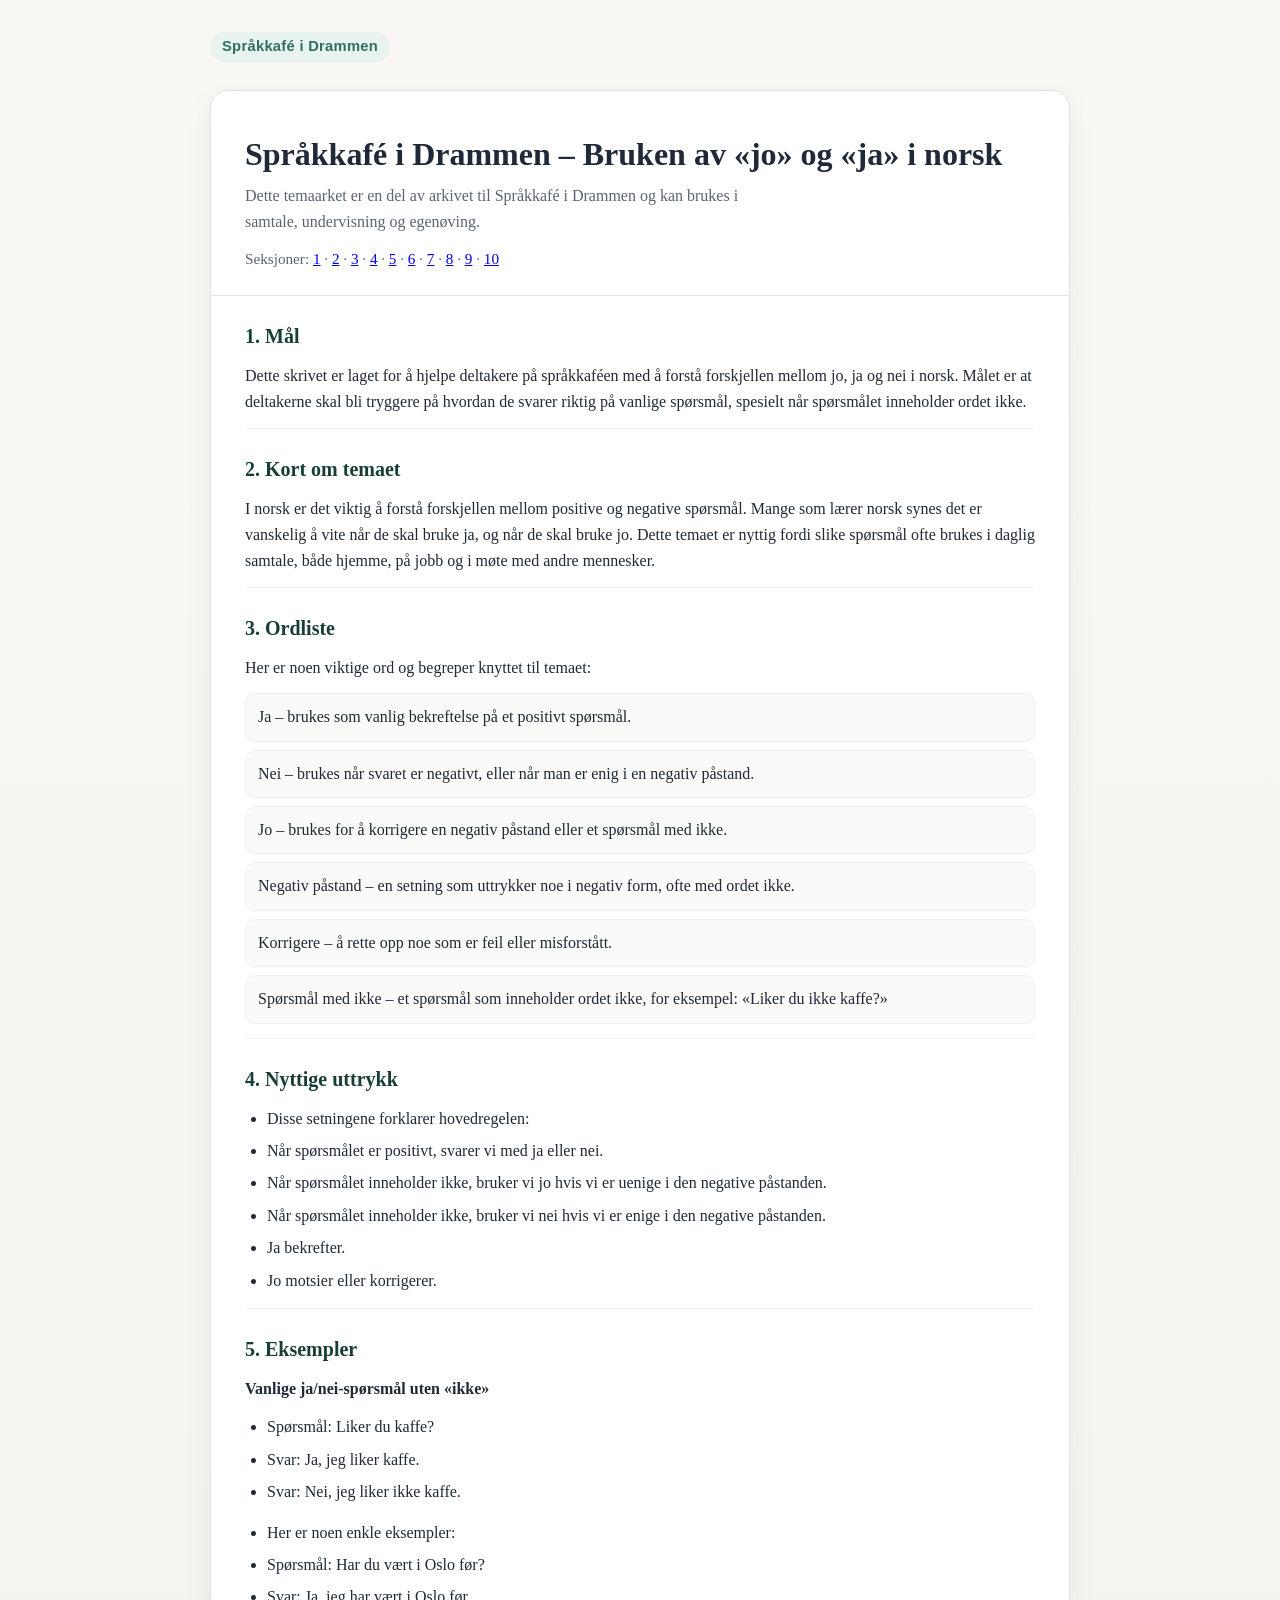
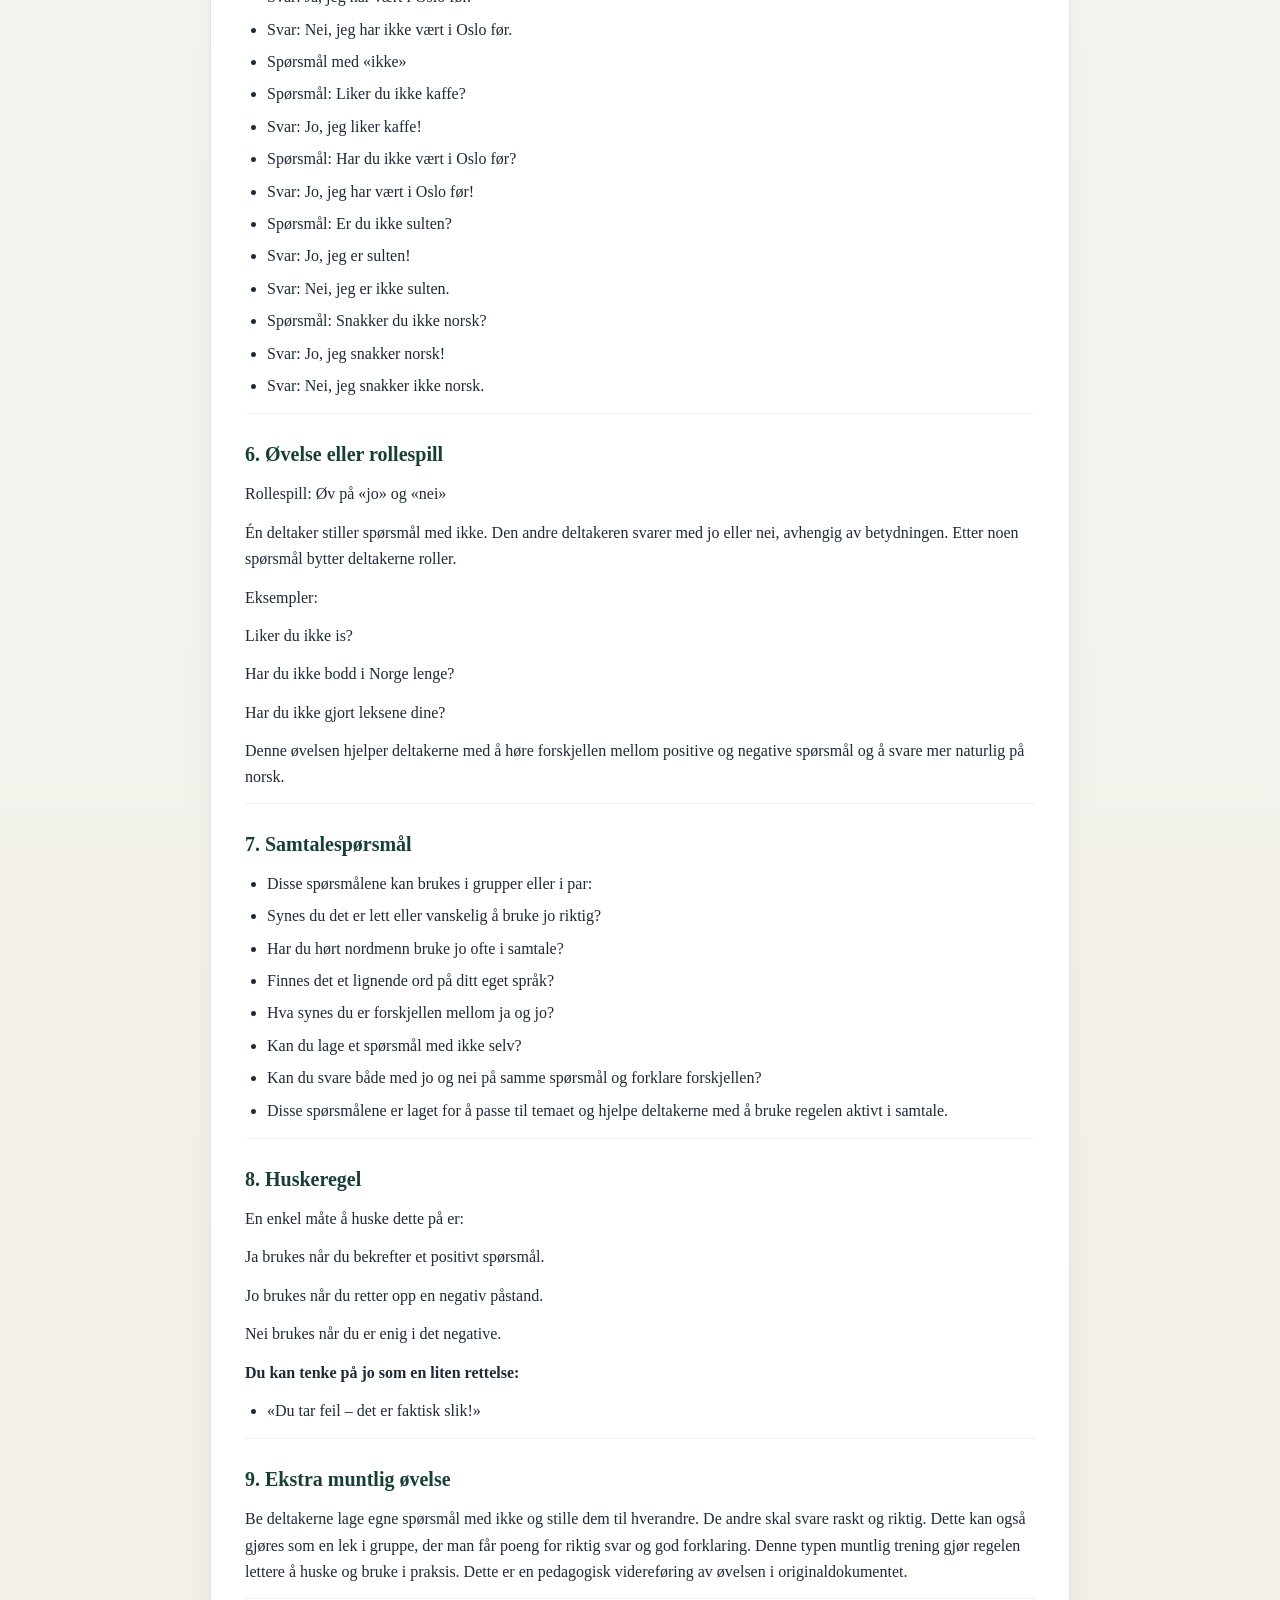
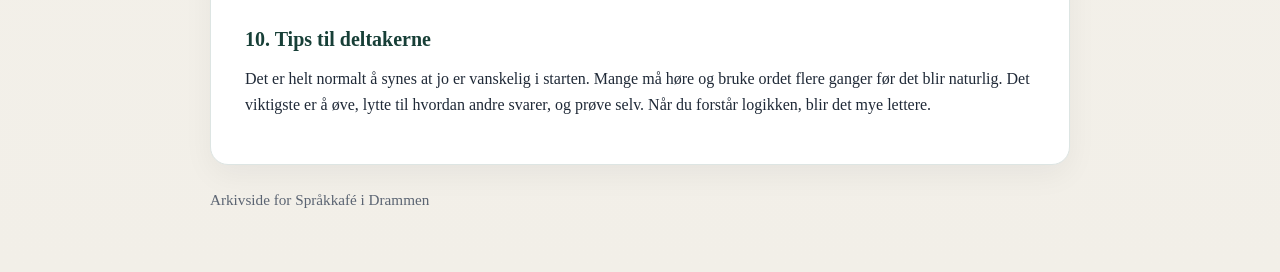
==== bruken-av-jo-og-ja-i-norsk.html @ f7f6d895 "Add files via upload" ====
<!doctype html>
<html lang="no">
<head>
  <meta charset="utf-8">
  <meta name="viewport" content="width=device-width, initial-scale=1">
  <title>Språkkafé i Drammen – Bruken av «jo» og «ja» i norsk</title>
  <link rel="stylesheet" href="styles.css">
</head>
<body>
  <main class="site">
    <header class="top">
      <span class="kicker">Språkkafé i Drammen</span>
    </header>
    <article class="card">
      <div class="hero">
        <h1>Språkkafé i Drammen – Bruken av «jo» og «ja» i norsk</h1>
        <p>Dette temaarket er en del av arkivet til Språkkafé i Drammen og kan brukes i samtale, undervisning og egenøving.</p>
        <p class="small">Seksjoner: <a href="#s1">1</a> · <a href="#s2">2</a> · <a href="#s3">3</a> · <a href="#s4">4</a> · <a href="#s5">5</a> · <a href="#s6">6</a> · <a href="#s7">7</a> · <a href="#s8">8</a> · <a href="#s9">9</a> · <a href="#s10">10</a></p>
      </div>
      <div class="content">
        <section id="s1"><h2>1. Mål</h2>
<p>Dette skrivet er laget for å hjelpe deltakere på språkkaféen med å forstå forskjellen mellom jo, ja og nei i norsk. Målet er at deltakerne skal bli tryggere på hvordan de svarer riktig på vanlige spørsmål, spesielt når spørsmålet inneholder ordet ikke.</p>
</section>
<section id="s2"><h2>2. Kort om temaet</h2>
<p>I norsk er det viktig å forstå forskjellen mellom positive og negative spørsmål. Mange som lærer norsk synes det er vanskelig å vite når de skal bruke ja, og når de skal bruke jo. Dette temaet er nyttig fordi slike spørsmål ofte brukes i daglig samtale, både hjemme, på jobb og i møte med andre mennesker.</p>
</section>
<section id="s3"><h2>3. Ordliste</h2>
<p>Her er noen viktige ord og begreper knyttet til temaet:</p>
<ul class="term-list">
<li>Ja – brukes som vanlig bekreftelse på et positivt spørsmål.</li>
<li>Nei – brukes når svaret er negativt, eller når man er enig i en negativ påstand.</li>
<li>Jo – brukes for å korrigere en negativ påstand eller et spørsmål med ikke.</li>
<li>Negativ påstand – en setning som uttrykker noe i negativ form, ofte med ordet ikke.</li>
<li>Korrigere – å rette opp noe som er feil eller misforstått.</li>
<li>Spørsmål med ikke – et spørsmål som inneholder ordet ikke, for eksempel: «Liker du ikke kaffe?»</li>
</ul>
</section>
<section id="s4"><h2>4. Nyttige uttrykk</h2>
<ul>
<li>Disse setningene forklarer hovedregelen:</li>
<li>Når spørsmålet er positivt, svarer vi med ja eller nei.</li>
<li>Når spørsmålet inneholder ikke, bruker vi jo hvis vi er uenige i den negative påstanden.</li>
<li>Når spørsmålet inneholder ikke, bruker vi nei hvis vi er enige i den negative påstanden.</li>
<li>Ja bekrefter.</li>
<li>Jo motsier eller korrigerer.</li>
</ul>
</section>
<section id="s5"><h2>5. Eksempler</h2>
<p><strong>Vanlige ja/nei-spørsmål uten «ikke»</strong></p>
<ul>
<li>Spørsmål: Liker du kaffe?</li>
<li>Svar: Ja, jeg liker kaffe.</li>
<li>Svar: Nei, jeg liker ikke kaffe.</li>
</ul>
<ul>
<li>Her er noen enkle eksempler:</li>
<li>Spørsmål: Har du vært i Oslo før?</li>
<li>Svar: Ja, jeg har vært i Oslo før.</li>
<li>Svar: Nei, jeg har ikke vært i Oslo før.</li>
<li>Spørsmål med «ikke»</li>
<li>Spørsmål: Liker du ikke kaffe?</li>
<li>Svar: Jo, jeg liker kaffe!</li>
<li>Spørsmål: Har du ikke vært i Oslo før?</li>
<li>Svar: Jo, jeg har vært i Oslo før!</li>
<li>Spørsmål: Er du ikke sulten?</li>
<li>Svar: Jo, jeg er sulten!</li>
<li>Svar: Nei, jeg er ikke sulten.</li>
<li>Spørsmål: Snakker du ikke norsk?</li>
<li>Svar: Jo, jeg snakker norsk!</li>
<li>Svar: Nei, jeg snakker ikke norsk.</li>
</ul>
</section>
<section id="s6"><h2>6. Øvelse eller rollespill</h2>
<p>Rollespill: Øv på «jo» og «nei»</p>
<p>Én deltaker stiller spørsmål med ikke. Den andre deltakeren svarer med jo eller nei, avhengig av betydningen. Etter noen spørsmål bytter deltakerne roller.</p>
<p>Eksempler:</p>
<p>Liker du ikke is?</p>
<p>Har du ikke bodd i Norge lenge?</p>
<p>Har du ikke gjort leksene dine?</p>
<p>Denne øvelsen hjelper deltakerne med å høre forskjellen mellom positive og negative spørsmål og å svare mer naturlig på norsk.</p>
</section>
<section id="s7"><h2>7. Samtalespørsmål</h2>
<ul>
<li>Disse spørsmålene kan brukes i grupper eller i par:</li>
<li>Synes du det er lett eller vanskelig å bruke jo riktig?</li>
<li>Har du hørt nordmenn bruke jo ofte i samtale?</li>
<li>Finnes det et lignende ord på ditt eget språk?</li>
<li>Hva synes du er forskjellen mellom ja og jo?</li>
<li>Kan du lage et spørsmål med ikke selv?</li>
<li>Kan du svare både med jo og nei på samme spørsmål og forklare forskjellen?</li>
<li>Disse spørsmålene er laget for å passe til temaet og hjelpe deltakerne med å bruke regelen aktivt i samtale.</li>
</ul>
</section>
<section id="s8"><h2>8. Huskeregel</h2>
<p>En enkel måte å huske dette på er:</p>
<p>Ja brukes når du bekrefter et positivt spørsmål.</p>
<p>Jo brukes når du retter opp en negativ påstand.</p>
<p>Nei brukes når du er enig i det negative.</p>
<p><strong>Du kan tenke på jo som en liten rettelse:</strong></p>
<ul>
<li>«Du tar feil – det er faktisk slik!»</li>
</ul>
</section>
<section id="s9"><h2>9. Ekstra muntlig øvelse</h2>
<p>Be deltakerne lage egne spørsmål med ikke og stille dem til hverandre. De andre skal svare raskt og riktig. Dette kan også gjøres som en lek i gruppe, der man får poeng for riktig svar og god forklaring. Denne typen muntlig trening gjør regelen lettere å huske og bruke i praksis. Dette er en pedagogisk videreføring av øvelsen i originaldokumentet.</p>
</section>
<section id="s10"><h2>10. Tips til deltakerne</h2>
<p>Det er helt normalt å synes at jo er vanskelig i starten. Mange må høre og bruke ordet flere ganger før det blir naturlig. Det viktigste er å øve, lytte til hvordan andre svarer, og prøve selv. Når du forstår logikken, blir det mye lettere.</p>
</section>
      </div>
    </article>
    <footer class="page">
      Arkivside for Språkkafé i Drammen
    </footer>
  </main>
</body>
</html>
---- styles.css ----
:root{
  --bg:#f6f4ef;
  --paper:#ffffff;
  --ink:#1f2937;
  --muted:#5b6472;
  --accent:#2f6f62;
  --accent-soft:#e8f2ef;
  --line:#dde5e3;
}
*{box-sizing:border-box}
html{scroll-behavior:smooth}
body{
  margin:0;
  font-family: Georgia, "Times New Roman", serif;
  color:var(--ink);
  background:linear-gradient(180deg,#f8f7f3 0%,#f2efe8 100%);
  line-height:1.65;
}
.site{
  max-width:900px;
  margin:0 auto;
  padding:32px 20px 60px;
}
header.top{
  margin-bottom:28px;
}
.kicker{
  display:inline-block;
  padding:6px 12px;
  border-radius:999px;
  background:var(--accent-soft);
  color:var(--accent);
  font:600 0.92rem/1.2 Arial, Helvetica, sans-serif;
  letter-spacing:.02em;
}
.card{
  background:var(--paper);
  border:1px solid var(--line);
  border-radius:18px;
  box-shadow:0 10px 30px rgba(17,24,39,.05);
  overflow:hidden;
}
.hero{
  padding:34px 34px 24px;
  border-bottom:1px solid var(--line);
}
.hero h1{
  margin:10px 0 0;
  font-size:2rem;
  line-height:1.2;
}
.hero p{
  margin:10px 0 0;
  color:var(--muted);
  max-width:65ch;
}
.content{
  padding:12px 34px 34px;
}
section{
  padding-top:24px;
  border-top:1px solid #eef2f1;
}
section:first-child{
  border-top:none;
  padding-top:12px;
}
h2{
  font-size:1.25rem;
  margin:0 0 10px;
  color:#173f37;
}
p{margin:0 0 12px}
ul{
  margin:8px 0 14px 0;
  padding-left:22px;
}
li{margin:6px 0}
.term-list{
  list-style:none;
  padding-left:0;
}
.term-list li{
  padding:10px 12px;
  margin:8px 0;
  background:#fafbf9;
  border:1px solid #edf1ef;
  border-radius:10px;
}
.note{
  background:#faf7ef;
  border:1px solid #eee2c9;
  border-radius:12px;
  padding:14px 16px;
  margin-top:6px;
}
footer.page{
  margin-top:22px;
  color:var(--muted);
  font-size:.95rem;
}
.index-list{
  display:grid;
  gap:12px;
  margin-top:18px;
}
.index-list a{
  display:block;
  text-decoration:none;
  color:inherit;
  background:var(--paper);
  border:1px solid var(--line);
  border-radius:14px;
  padding:16px 18px;
  box-shadow:0 6px 18px rgba(17,24,39,.04);
}
.index-list a:hover{
  border-color:#c7d7d3;
  transform:translateY(-1px);
}
.small{font-size:.95rem;color:var(--muted)}
@media (max-width:700px){
  .site{padding:18px 14px 44px}
  .hero,.content{padding-left:18px;padding-right:18px}
  .hero h1{font-size:1.6rem}
}
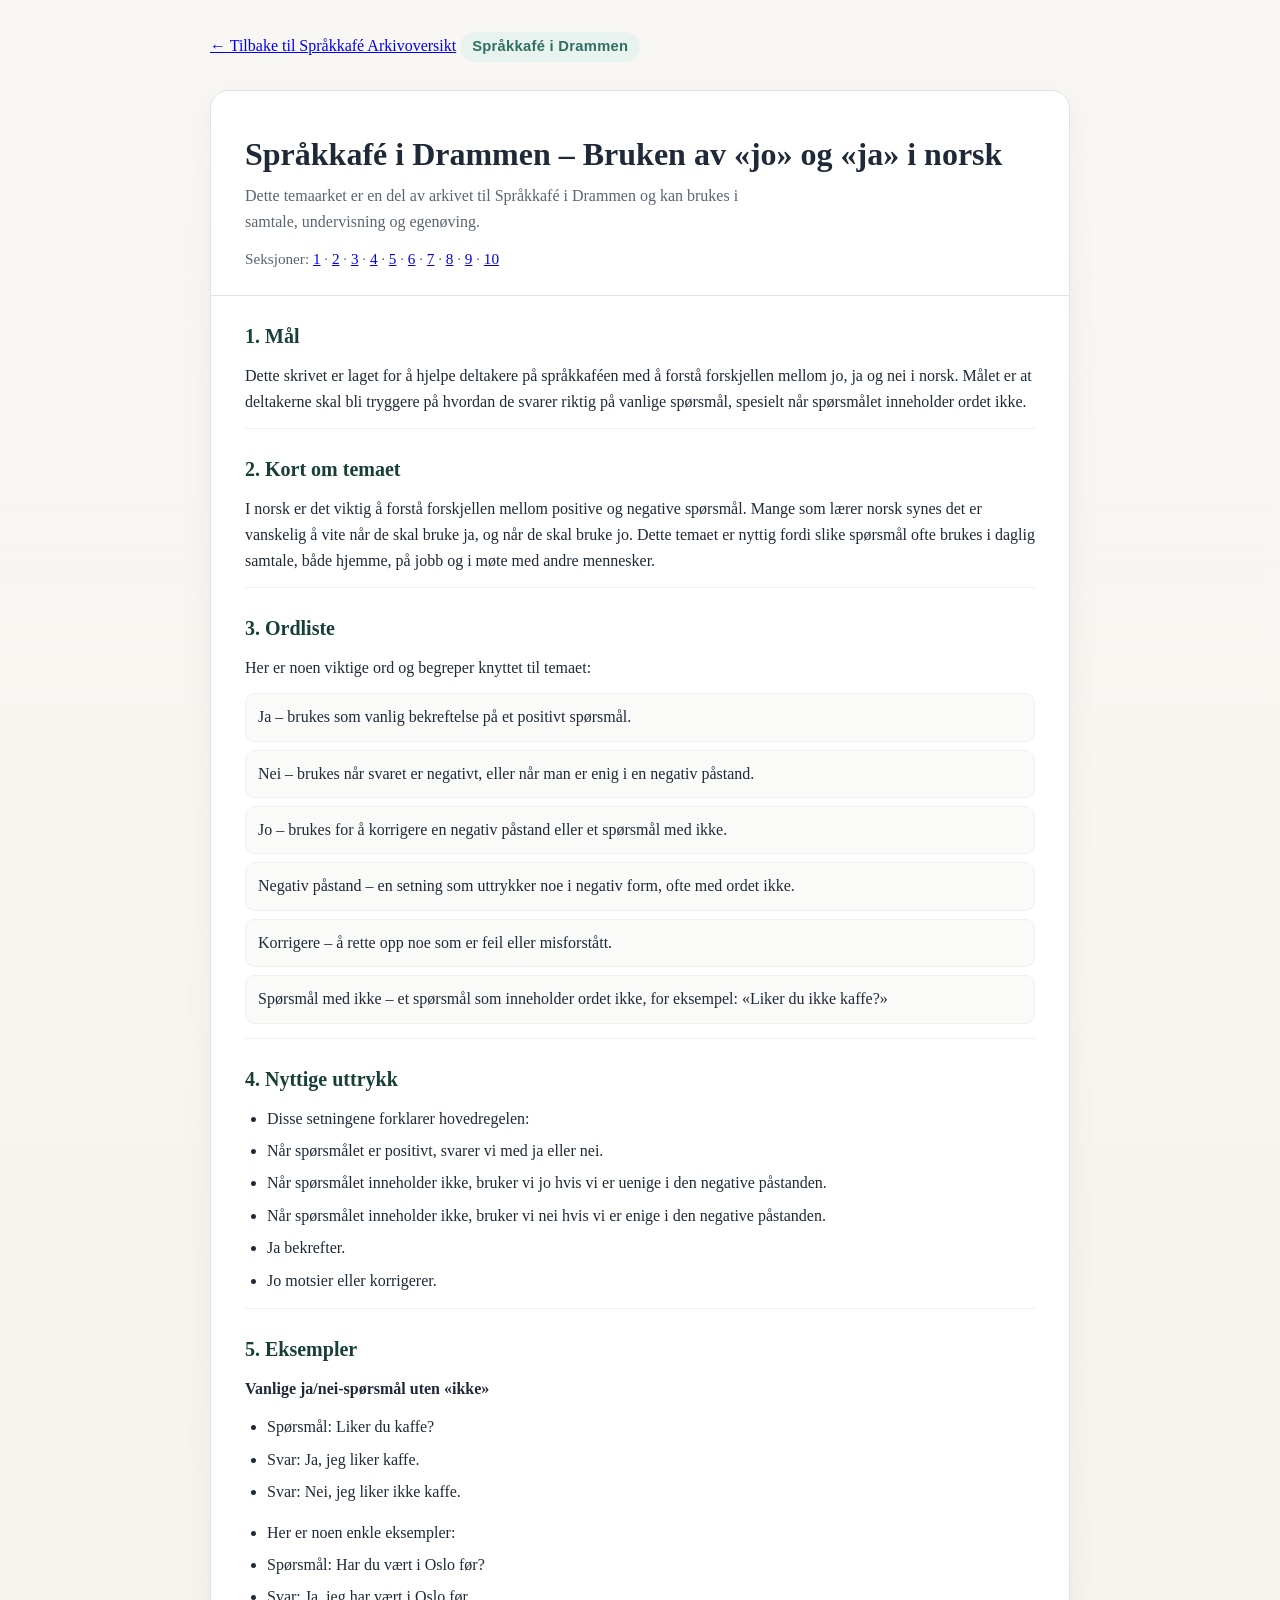
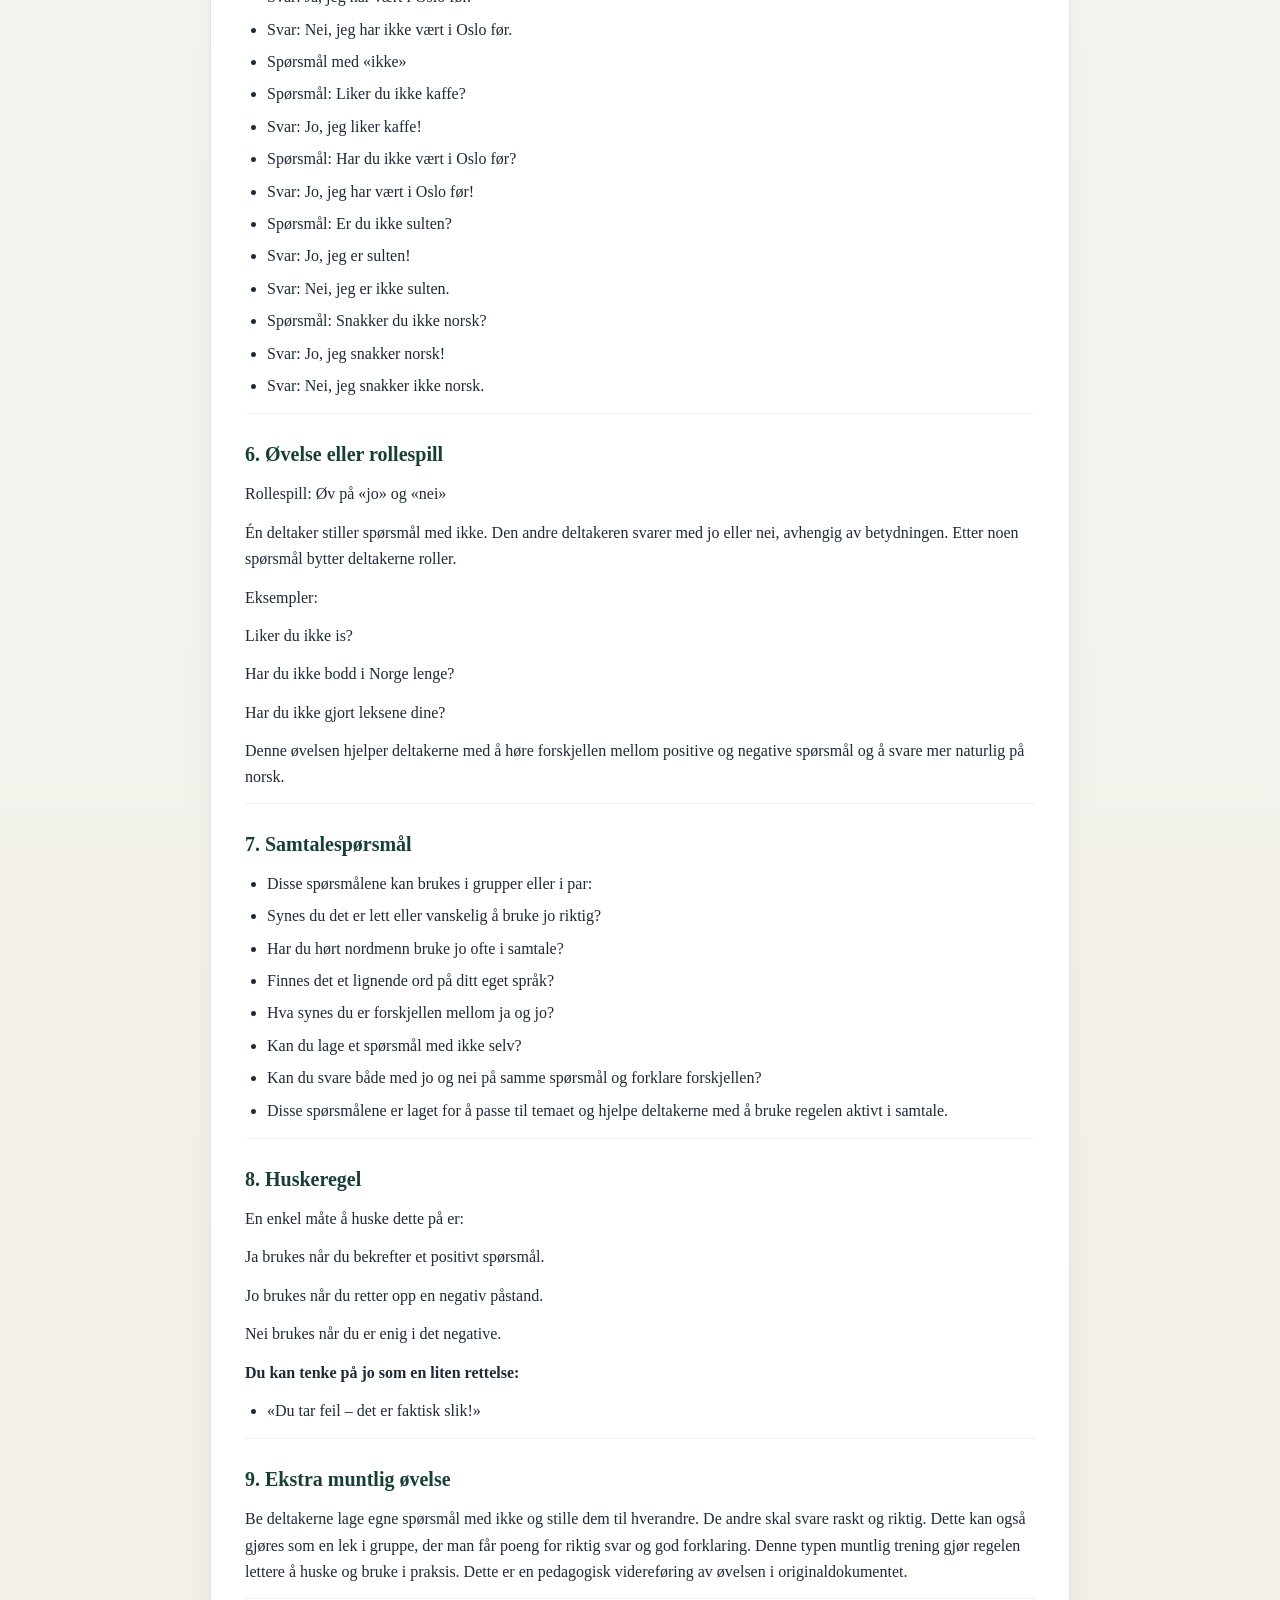
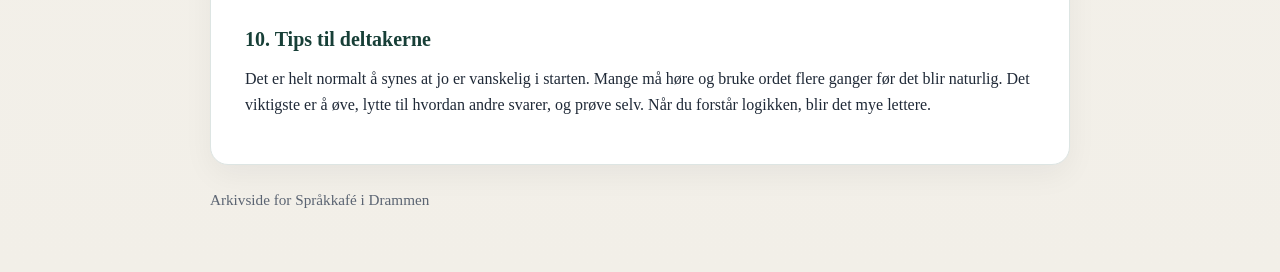
==== commit 7e87fb9b: "Update bruken-av-jo-og-ja-i-norsk.html" ====
--- a/bruken-av-jo-og-ja-i-norsk.html
+++ b/bruken-av-jo-og-ja-i-norsk.html
@@ -9,6 +9,7 @@
 <body>
   <main class="site">
     <header class="top">
+      <a href="https://thpest.github.io/arkiv/" class="back-link">← Tilbake til Språkkafé Arkivoversikt</a>
       <span class="kicker">Språkkafé i Drammen</span>
     </header>
     <article class="card">
@@ -114,4 +115,4 @@
     </footer>
   </main>
 </body>
-</html>+</html>
